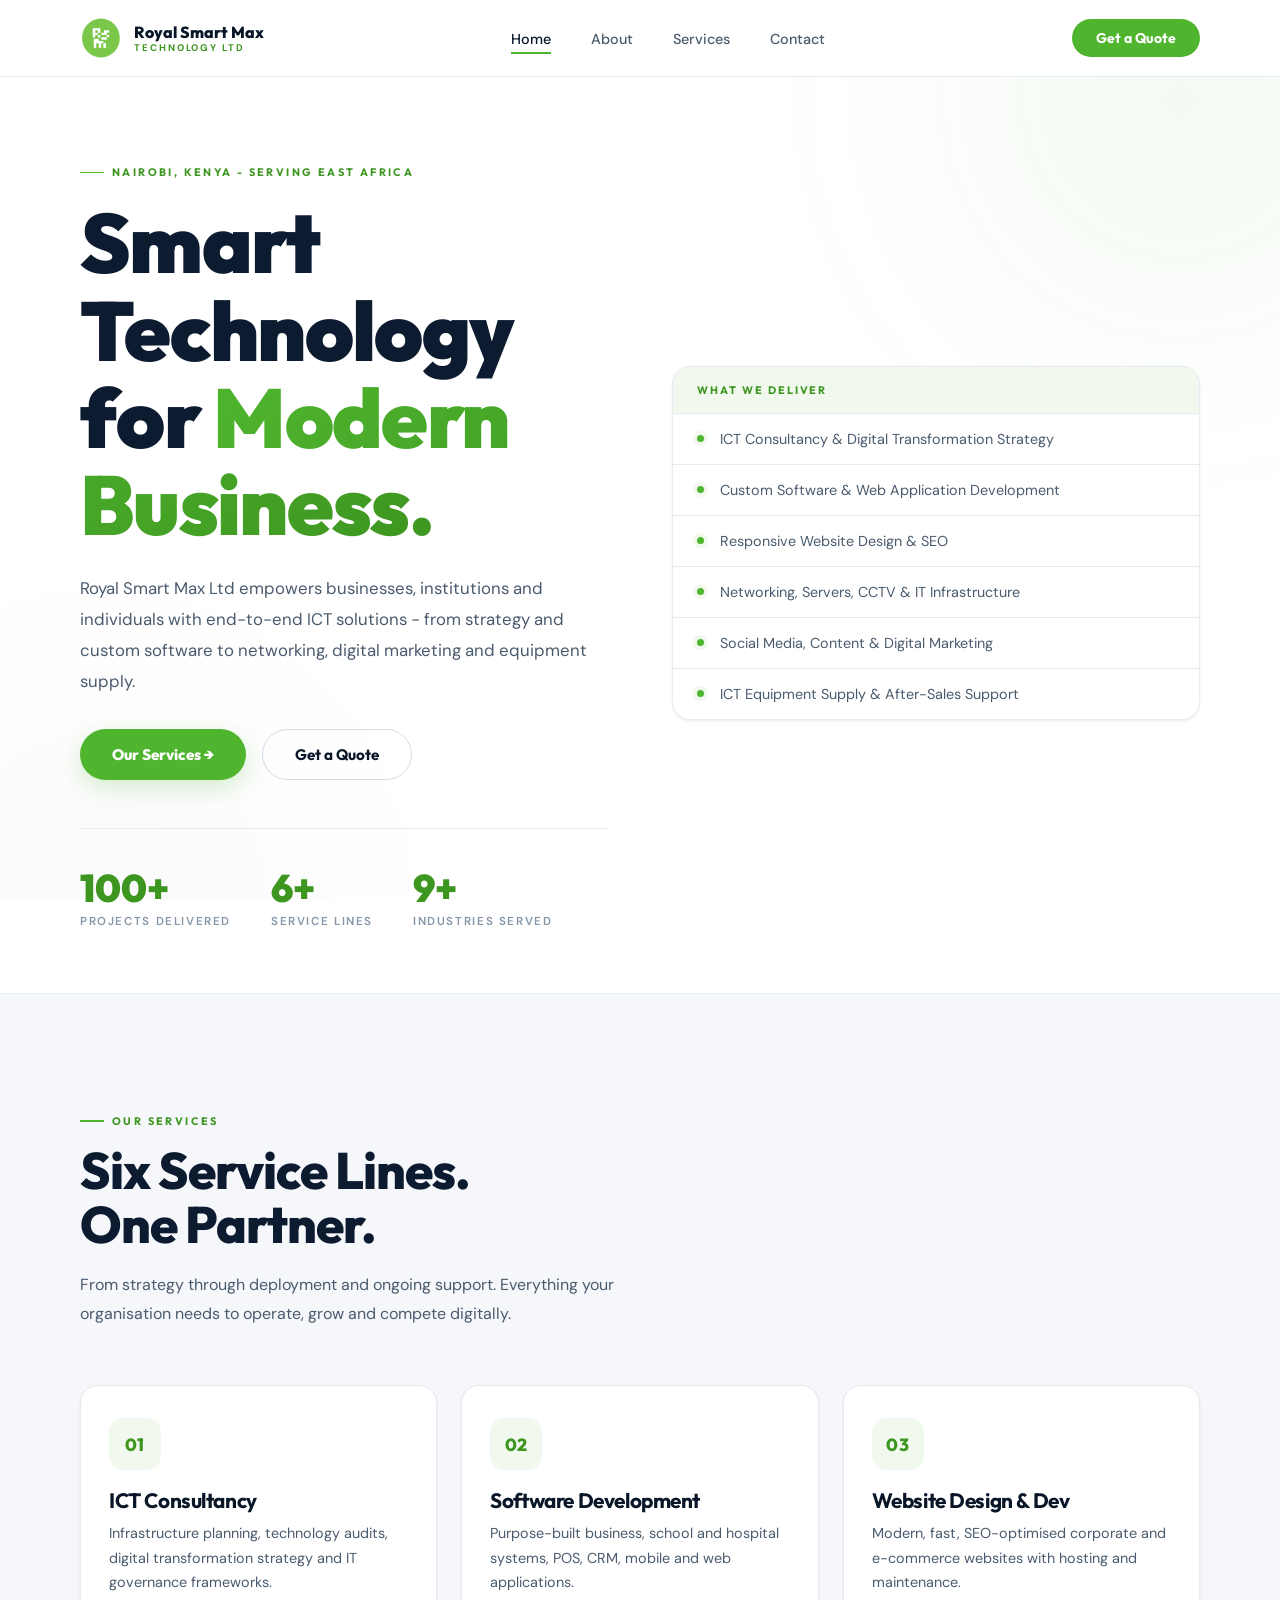
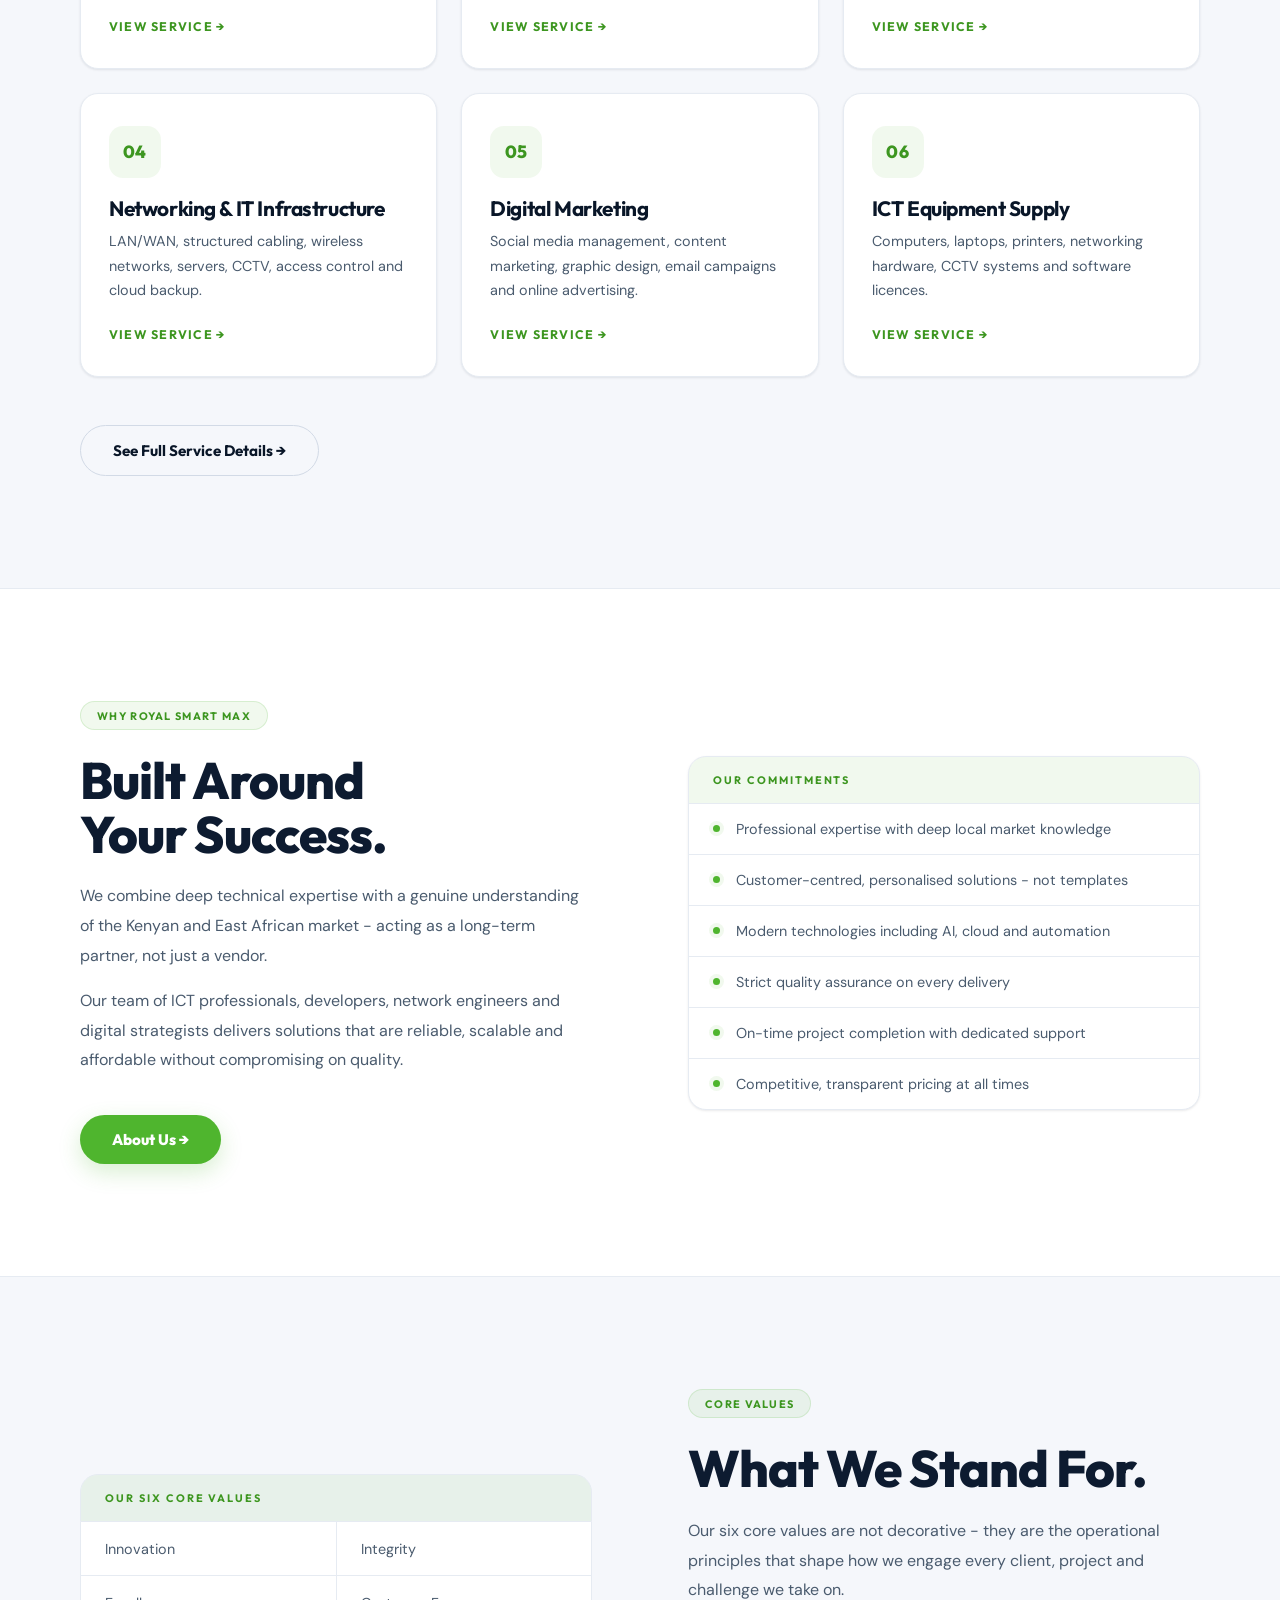
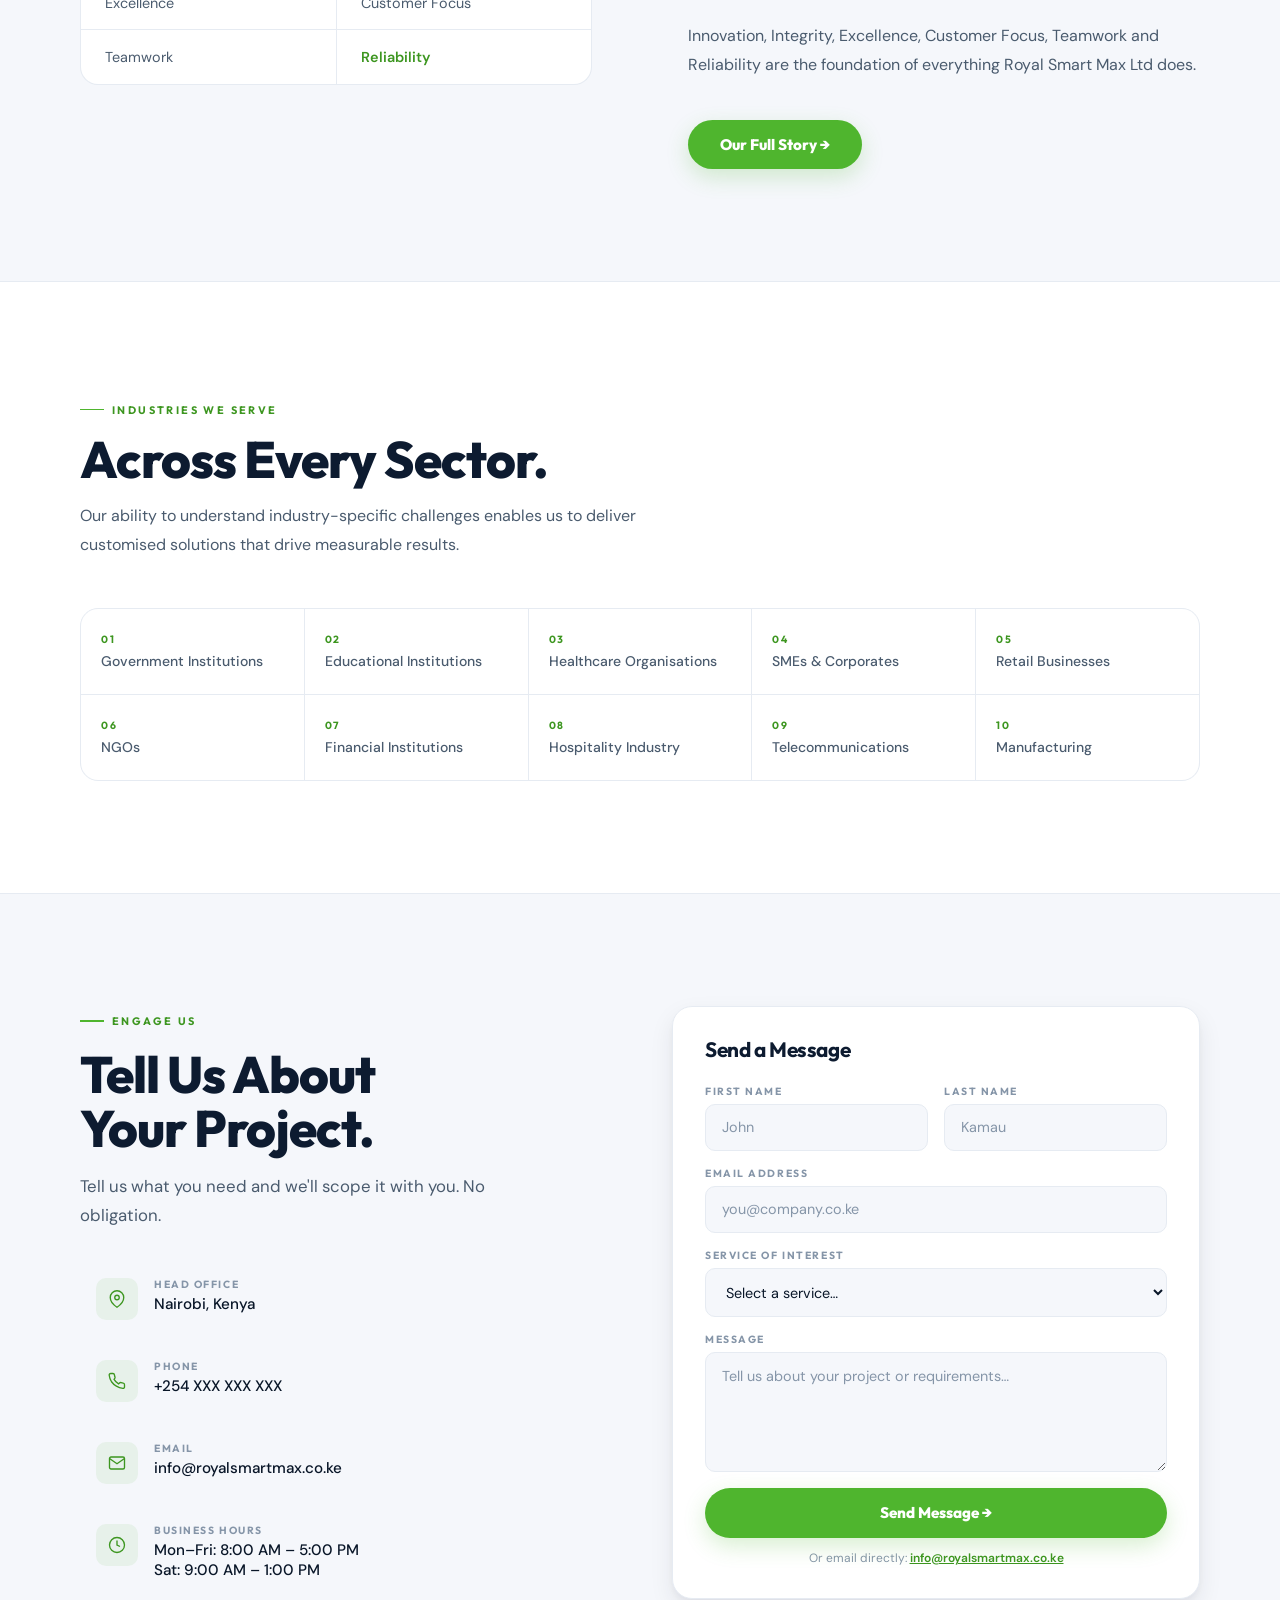
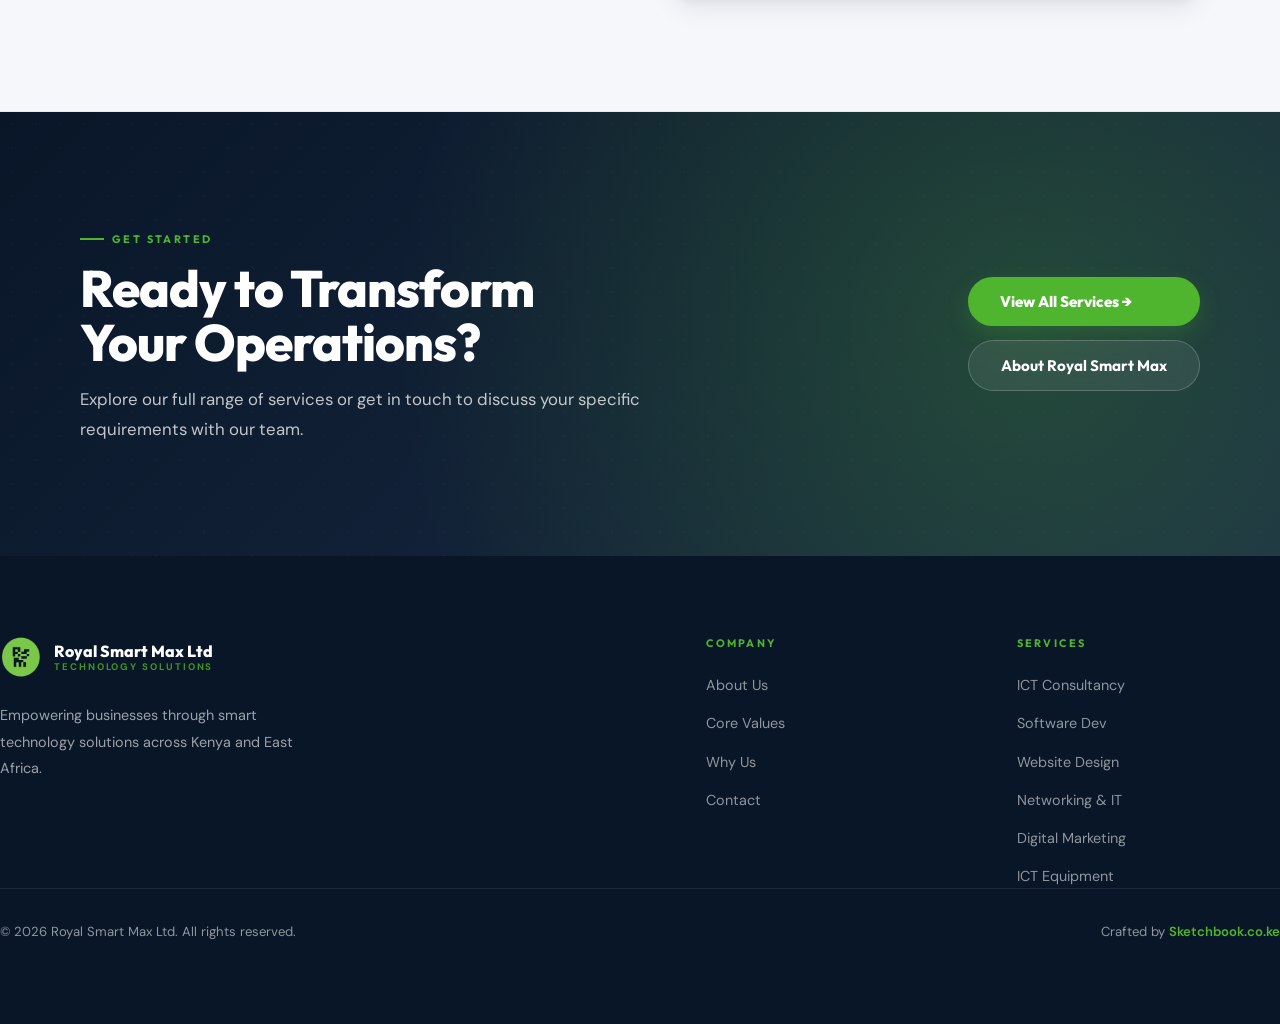
==== index.html @ 4278ac2d "Add files via upload" ====
<!DOCTYPE html>
<html lang="en">
<head>
  <meta charset="UTF-8" />
  <meta name="viewport" content="width=device-width, initial-scale=1.0" />
  <title>Royal Smart Max Ltd | Smart Technology Solutions in Kenya</title>
  <meta name="description" content="Royal Smart Max Ltd is a Nairobi-based ICT company delivering software development, networking, digital marketing, website design and ICT consultancy across Kenya and East Africa." />
  <meta name="robots" content="index, follow" />
  <link rel="canonical" href="https://www.royalsmartmax.co.ke/" />
  <link rel="icon" type="image/x-icon" href="assets/images/favicon_io/favicon.ico" />
  <link rel="preconnect" href="https://fonts.googleapis.com" />
  <link rel="preconnect" href="https://fonts.gstatic.com" crossorigin />
  <link href="https://fonts.googleapis.com/css2?family=Outfit:wght@300;400;500;600;700;800;900&family=DM+Sans:wght@300;400;500;600;700&display=swap" rel="stylesheet" />
  <style>
  *, *::before, *::after { box-sizing: border-box; margin: 0; padding: 0; }

  :root {
    --green:        #4fb52e;
    --green-dark:   #3d9620;
    --green-glow:   rgba(79,181,46,0.22);
    --green-dim:    rgba(79,181,46,0.08);
    --green-mid:    rgba(79,181,46,0.16);
    --navy:         #091628;
    --navy-mid:     #1a2b45;
    --navy-soft:    #3a4a63;
    --bg:           #ffffff;
    --bg-alt:       #f5f7fb;
    --bg-tint:      #eef2f8;
    --text:         #0d1b30;
    --text-mid:     #4a5b6e;
    --text-muted:   #8595a8;
    --border:       #e6ebf2;
    --border-strong:#d2dae6;
    --white:        #ffffff;
    --radius:       18px;
    --radius-sm:    10px;
    --radius-xs:    6px;
    --transition:   0.3s cubic-bezier(0.4,0,0.2,1);
    --shadow-sm:    0 1px 2px rgba(13,27,48,0.04), 0 1px 3px rgba(13,27,48,0.06);
    --shadow-md:    0 4px 6px rgba(13,27,48,0.04), 0 10px 24px rgba(13,27,48,0.08);
    --shadow-lg:    0 20px 50px rgba(13,27,48,0.10), 0 8px 16px rgba(13,27,48,0.06);
    --shadow-glow:  0 14px 34px rgba(79,181,46,0.30);
  }

  html { scroll-behavior: smooth; }
  body { font-family: 'DM Sans', sans-serif; background: var(--bg); color: var(--text); -webkit-font-smoothing: antialiased; overflow-x: hidden; }

  /* Animated gradient orbs (decorative bg) */
  .bg-orbs { position: fixed; inset: 0; z-index: -1; pointer-events: none; overflow: hidden; }
  .bg-orbs::before, .bg-orbs::after {
    content:''; position:absolute; width:600px; height:600px; border-radius:50%;
    filter: blur(120px); opacity: 0.35;
  }
  .bg-orbs::before { background: radial-gradient(circle, rgba(79,181,46,0.30), transparent 70%); top:-200px; right:-200px; animation: float1 18s ease-in-out infinite; }
  .bg-orbs::after  { background: radial-gradient(circle, rgba(9,22,40,0.10), transparent 70%);  bottom:-300px; left:-200px; animation: float2 22s ease-in-out infinite; }
  @keyframes float1 { 0%,100%{transform:translate(0,0)} 50%{transform:translate(-40px,60px)} }
  @keyframes float2 { 0%,100%{transform:translate(0,0)} 50%{transform:translate(60px,-40px)} }

  h1,h2,h3,h4 { font-family: 'Outfit', sans-serif; line-height: 1.05; letter-spacing: -0.02em; color: var(--text); }
  h1 { font-size: clamp(2.8rem,6.5vw,5.5rem); font-weight: 900; }
  h2 { font-size: clamp(2rem,4vw,3.4rem); font-weight: 800; }
  h3 { font-size: 1.3rem; font-weight: 700; }
  h4 { font-size: 1rem; font-weight: 700; }

  .eyebrow { font-size:0.68rem; letter-spacing:0.22em; text-transform:uppercase; font-weight:700; color:var(--green-dark); font-family:'Outfit',sans-serif; display:inline-flex; align-items:center; gap:8px; }
  .eyebrow::before { content:''; width:24px; height:1.5px; background:var(--green); }

  .container { max-width:1360px; margin:0 auto; padding:0 1.5rem; }
  @media(min-width:768px){ .container { padding:0 2.5rem; } }
  @media(min-width:1024px){ .container { padding:0 5rem; } }
  section { padding:6rem 0; position:relative; }
  @media(min-width:1024px){ section { padding:7rem 0; } }

  /* NAV */
  .nav { position:sticky; top:0; z-index:100; background:rgba(255,255,255,0.85); backdrop-filter:blur(28px); -webkit-backdrop-filter:blur(28px); border-bottom:1px solid var(--border); transition: box-shadow 0.3s; }
  .nav.scrolled { box-shadow: var(--shadow-sm); }
  .nav-inner { display:flex; align-items:center; justify-content:space-between; height:76px; }
  .nav-logo { display:flex; align-items:center; gap:12px; text-decoration:none; flex-shrink:0; }
  .nav-logo .logo-mark { width:42px; height:42px; flex-shrink:0; object-fit:contain; display:block; transition: transform 0.4s cubic-bezier(.34,1.56,.64,1); }
  .nav-logo:hover .logo-mark { transform: rotate(-8deg) scale(1.05); }
  .nav-logo-text { display:flex; flex-direction:column; line-height:1; }
  .nav-logo-name { font-family:'Outfit',sans-serif; font-size:1rem; font-weight:800; color:var(--navy); }
  .nav-logo-sub { font-size:0.6rem; letter-spacing:0.2em; text-transform:uppercase; color:var(--green-dark); margin-top:3px; font-weight:700; }
  .nav-links { display:none; }
  @media(min-width:1024px){
    .nav-links { display:flex; align-items:center; gap:2.5rem; list-style:none; }
    .nav-links a { position:relative; text-decoration:none; color:var(--text-mid); font-size:0.9rem; font-weight:500; transition:color var(--transition); padding:6px 0; }
    .nav-links a::after { content:''; position:absolute; bottom:0; left:0; height:2px; background:var(--green); width:0; transition:width 0.35s cubic-bezier(.4,0,.2,1); }
    .nav-links a:hover { color:var(--navy); } .nav-links a:hover::after { width:100%; }
    .nav-links a.active { color:var(--navy); } .nav-links a.active::after { width:100%; }
  }
  .btn-primary { display:inline-flex; align-items:center; gap:8px; background:var(--green); color:var(--white); padding:0.6rem 1.5rem; border-radius:50px; font-size:0.875rem; font-weight:700; text-decoration:none; transition:all var(--transition); font-family:'Outfit',sans-serif; position:relative; overflow:hidden; }
  .btn-primary:hover { background:var(--green-dark); transform:translateY(-2px); box-shadow:var(--shadow-glow); }
  .hamburger { display:block; background:none; border:none; cursor:pointer; padding:6px; color:var(--navy); }
  @media(min-width:1024px){ .hamburger { display:none; } }
  .mobile-menu { display:none; background:var(--bg); border-bottom:1px solid var(--border); }
  .mobile-menu.open { display:block; animation: slideDown 0.3s ease; }
  @keyframes slideDown { from { opacity:0; transform: translateY(-10px); } to { opacity:1; transform:translateY(0); } }
  .mobile-menu ul { list-style:none; padding:1rem 1.5rem 1.5rem; display:flex; flex-direction:column; gap:0.25rem; }
  .mobile-menu a { display:block; padding:0.75rem 0; color:var(--text-mid); text-decoration:none; font-weight:500; border-bottom:1px solid var(--border); }

  /* BUTTONS */
  .btn-primary-lg { display:inline-flex; align-items:center; gap:10px; background:var(--green); color:var(--white); padding:0.95rem 2rem; border-radius:50px; font-size:0.95rem; font-weight:800; text-decoration:none; transition:all var(--transition); box-shadow:0 8px 22px var(--green-glow); font-family:'Outfit',sans-serif; position:relative; overflow:hidden; }
  .btn-primary-lg::before { content:''; position:absolute; inset:0; background:linear-gradient(120deg, transparent, rgba(255,255,255,0.25), transparent); transform:translateX(-100%); transition:transform 0.6s; }
  .btn-primary-lg:hover { background:var(--green-dark); transform:translateY(-3px); box-shadow:0 14px 34px var(--green-glow); }
  .btn-primary-lg:hover::before { transform:translateX(100%); }
  .btn-ghost-lg { display:inline-flex; align-items:center; gap:10px; background:transparent; color:var(--navy); padding:0.95rem 2rem; border-radius:50px; border:1.5px solid var(--border-strong); font-size:0.95rem; font-weight:700; text-decoration:none; transition:all var(--transition); font-family:'Outfit',sans-serif; }
  .btn-ghost-lg:hover { border-color:var(--green); color:var(--green-dark); background:var(--green-dim); transform:translateY(-2px); }

  /* SERVICE TAG */
  .service-tag { display:inline-flex; align-items:center; gap:8px; background:var(--green-dim); border:1px solid var(--green-mid); color:var(--green-dark); padding:0.4rem 1rem; border-radius:50px; font-size:0.68rem; font-weight:700; letter-spacing:0.12em; text-transform:uppercase; margin-bottom:1.5rem; font-family:'Outfit',sans-serif; }

  /* FEATURE LIST */
  .feature-list { border:1px solid var(--border); border-radius:var(--radius); overflow:hidden; background:var(--white); box-shadow:var(--shadow-sm); }
  .feature-list-header { padding:1rem 1.5rem; background:var(--green-dim); border-bottom:1px solid var(--border); font-size:0.68rem; font-weight:700; letter-spacing:0.18em; text-transform:uppercase; color:var(--green-dark); font-family:'Outfit',sans-serif; }
  .feature-item { display:flex; align-items:center; gap:1rem; padding:1rem 1.5rem; border-bottom:1px solid var(--border); transition:all var(--transition); cursor:default; }
  .feature-item:last-child { border-bottom:none; }
  .feature-item:hover { background:var(--green-dim); padding-left:1.75rem; }
  .feature-item:hover .feature-dot { transform:scale(1.6); }
  .feature-dot { width:7px; height:7px; border-radius:50%; background:var(--green); flex-shrink:0; transition: transform var(--transition); box-shadow:0 0 0 4px var(--green-dim); }
  .feature-item span { color:var(--text-mid); font-size:0.9rem; }

  /* SOLUTIONS GRID */
  .solutions-header { padding:1rem 1.5rem; background:var(--green-dim); border:1px solid var(--border); border-radius:var(--radius) var(--radius) 0 0; font-size:0.68rem; font-weight:700; letter-spacing:0.18em; text-transform:uppercase; color:var(--green-dark); font-family:'Outfit',sans-serif; }
  .solutions-grid { display:grid; grid-template-columns:1fr 1fr; gap:1px; background:var(--border); border:1px solid var(--border); border-top:none; border-radius:0 0 var(--radius) var(--radius); overflow:hidden; }
  .solution-item { background:var(--white); padding:1.1rem 1.5rem; font-size:0.9rem; color:var(--text-mid); transition:all var(--transition); cursor:default; }
  .solution-item:hover { background:var(--green-dim); color:var(--green-dark); transform:scale(1.02); }
  .solution-item-highlight { color:var(--green-dark); font-weight:600; }

  /* SERVICE LAYOUT */
  .service-section { border-bottom:1px solid var(--border); }
  .service-section:nth-child(even) { background:var(--bg-alt); }
  .service-layout { display:grid; gap:4rem; align-items:center; }
  @media(min-width:1024px){ .service-layout { grid-template-columns:1fr 1fr; gap:6rem; } }
  @media(min-width:1024px){ .service-layout.reverse .service-content { order:2; } .service-layout.reverse .service-aside { order:1; } }
  .service-content h2 { margin-bottom:1.25rem; }
  .service-content p { color:var(--text-mid); font-size:1rem; line-height:1.85; margin-bottom:1rem; }
  .service-img-wrap { border-radius:20px; overflow:hidden; position:relative; box-shadow:var(--shadow-lg); }
  .service-img-wrap img { width:100%; height:420px; object-fit:cover; display:block; transition: transform 0.8s cubic-bezier(0.4,0,0.2,1); }
  .service-img-wrap:hover img { transform:scale(1.06); }
  .img-badge { position:absolute; bottom:1.5rem; left:1.5rem; background:rgba(255,255,255,0.96); backdrop-filter:blur(12px); border:1px solid var(--border); border-radius:12px; padding:0.75rem 1.25rem; display:flex; align-items:center; gap:10px; box-shadow:var(--shadow-md); }
  .img-badge-dot { width:10px; height:10px; border-radius:50%; background:var(--green); box-shadow:0 0 0 4px var(--green-dim); animation: pulse 2s ease-in-out infinite; }
  @keyframes pulse { 0%,100%{box-shadow:0 0 0 4px var(--green-dim);} 50%{box-shadow:0 0 0 8px transparent;} }
  .img-badge span { font-size:0.8rem; font-weight:700; color:var(--navy); font-family:'Outfit',sans-serif; }

  /* CTA */
  .cta-section { background: linear-gradient(135deg, var(--navy) 0%, var(--navy-mid) 100%); color:var(--white); position:relative; overflow:hidden; padding:7rem 0; }
  .cta-section::before { content:''; position:absolute; inset:0; background: radial-gradient(circle at 80% 50%, rgba(79,181,46,0.25), transparent 60%); }
  .cta-section::after { content:''; position:absolute; inset:0; background-image: radial-gradient(circle, rgba(255,255,255,0.04) 1px, transparent 1px); background-size: 24px 24px; opacity:0.5; }
  .cta-section h2, .cta-section p { color: var(--white); position:relative; z-index:1; }
  .cta-section p { color: rgba(255,255,255,0.75); }
  .cta-section .eyebrow { color: var(--green); }
  .cta-section .btn-ghost-lg { background:rgba(255,255,255,0.08); color:var(--white); border-color:rgba(255,255,255,0.2); backdrop-filter:blur(8px); }
  .cta-section .btn-ghost-lg:hover { background:rgba(255,255,255,0.15); border-color:var(--green); color:var(--white); }
  .cta-inner { display:grid; gap:4rem; align-items:center; position:relative; z-index:1; }
  @media(min-width:1024px){ .cta-inner { grid-template-columns:1fr auto; } }
  .cta-btns { display:flex; flex-direction:column; gap:0.875rem; }

  /* FOOTER */
  footer { background:var(--navy); color:var(--white); }
  .footer-main { padding:5rem 0 3rem; }
  .footer-grid { display:grid; gap:3rem; }
  @media(min-width:768px){ .footer-grid { grid-template-columns:2.5fr 1fr 1fr; } }
  .footer-brand p { color:rgba(255,255,255,0.6); font-size:0.9rem; line-height:1.85; margin-top:1.5rem; max-width:320px; }
  .footer-col h5 { font-size:0.68rem; text-transform:uppercase; letter-spacing:0.2em; color:var(--green); font-weight:700; margin-bottom:1.5rem; font-family:'Outfit',sans-serif; }
  .footer-col ul { list-style:none; display:flex; flex-direction:column; gap:0.95rem; }
  .footer-col a { color:rgba(255,255,255,0.55); text-decoration:none; font-size:0.9rem; line-height:1.6; transition:all var(--transition); position:relative; display:inline-block; }
  .footer-col a:hover { color:var(--white); transform:translateX(4px); }
  .footer-bottom { border-top:1px solid rgba(255,255,255,0.08); padding:2rem 0; display:flex; flex-direction:column; gap:1rem; }
  @media(min-width:640px){ .footer-bottom { flex-direction:row; justify-content:space-between; align-items:center; } }
  .footer-bottom p { font-size:0.82rem; line-height:1.7; color:rgba(255,255,255,0.55); }
  .footer-bottom a { color:var(--green); text-decoration:none; font-weight:600; }
  .footer-bottom a:hover { color:var(--white); }

  /* SCROLL TOP */
  #scrollTop { position:fixed; bottom:2rem; right:2rem; z-index:200; width:50px; height:50px; border-radius:50%; background:var(--green); color:var(--white); border:none; cursor:pointer; display:flex; align-items:center; justify-content:center; box-shadow:0 8px 28px var(--green-glow); opacity:0; transform:translateY(20px) scale(0.8); transition:all 0.35s cubic-bezier(.34,1.56,.64,1); pointer-events:none; }
  #scrollTop.visible { opacity:1; transform:translateY(0) scale(1); pointer-events:all; }
  #scrollTop:hover { background:var(--green-dark); transform:translateY(-4px) scale(1.05); }

  /* SCROLL PROGRESS */
  .scroll-progress { position:fixed; top:0; left:0; height:3px; background:linear-gradient(90deg, var(--green), var(--green-dark)); width:0; z-index:1000; transition: width 0.1s linear; box-shadow:0 0 12px var(--green-glow); }

  /* ANIMATIONS */
  .reveal { opacity:0; transform:translateY(40px); transition:opacity 0.8s cubic-bezier(.16,1,.3,1), transform 0.8s cubic-bezier(.16,1,.3,1); transition-delay: calc(var(--i, 0) * 80ms); }
  .reveal.in { opacity:1; transform:translateY(0); }
  .reveal-left { opacity:0; transform:translateX(-50px); transition:opacity 0.8s cubic-bezier(.16,1,.3,1), transform 0.8s cubic-bezier(.16,1,.3,1); transition-delay: calc(var(--i, 0) * 80ms); }
  .reveal-left.in { opacity:1; transform:translateX(0); }
  .reveal-right { opacity:0; transform:translateX(50px); transition:opacity 0.8s cubic-bezier(.16,1,.3,1), transform 0.8s cubic-bezier(.16,1,.3,1); transition-delay: calc(var(--i, 0) * 80ms); }
  .reveal-right.in { opacity:1; transform:translateX(0); }
  .reveal-scale { opacity:0; transform:scale(0.92); transition:opacity 0.7s cubic-bezier(.16,1,.3,1), transform 0.7s cubic-bezier(.16,1,.3,1); transition-delay: calc(var(--i, 0) * 80ms); }
  .reveal-scale.in { opacity:1; transform:scale(1); }

  .hover-lift { transition: transform var(--transition), box-shadow var(--transition); }
  .hover-lift:hover { transform: translateY(-6px); box-shadow: var(--shadow-lg); }

  /* RIPPLE */
  .ripple { position:absolute; border-radius:50%; transform:scale(0); animation:rippleEffect 0.6s ease-out; background:rgba(255,255,255,0.5); pointer-events:none; }
  @keyframes rippleEffect { to { transform:scale(4); opacity:0; } }

  @media (prefers-reduced-motion: reduce) {
    *, *::before, *::after { animation-duration: 0.01ms !important; transition-duration: 0.01ms !important; }
  }
</style>
</head>
<body>
  <div class="scroll-progress" id="scrollProgress"></div>
  <div class="bg-orbs" aria-hidden="true"></div>
  <a href="#main" style="position:absolute;left:-9999px;top:0;background:#091628;color:#fff;padding:.75rem 1rem;z-index:100;" onfocus="this.style.left='1rem'">Skip to main content</a>

  <header class="nav" id="siteNav">
    <div class="container">
      <div class="nav-inner">
        <a href="index.html" class="nav-logo" aria-label="Royal Smart Max Ltd">
          <img class="logo-mark" src="assets/images/logo.png" alt="Royal Smart Max Ltd" />
          <div class="nav-logo-text">
            <span class="nav-logo-name">Royal Smart Max</span>
            <span class="nav-logo-sub">Technology Ltd</span>
          </div>
        </a>
        <ul class="nav-links">
          <li><a href="index.html" class="active">Home</a></li>
          <li><a href="about.html">About</a></li>
          <li><a href="services.html">Services</a></li>
          <li><a href="index.html#contact">Contact</a></li>
        </ul>
        <div style="display:flex;align-items:center;gap:12px;">
          <a href="index.html#contact" class="btn-primary" id="desktopCta" style="display:none;">Get a Quote</a>
          <button class="hamburger" id="navToggle" aria-label="Toggle menu" aria-expanded="false">
            <svg width="22" height="22" viewBox="0 0 24 24" fill="none" stroke="currentColor" stroke-width="2.5"><line x1="3" y1="6" x2="21" y2="6"/><line x1="3" y1="12" x2="21" y2="12"/><line x1="3" y1="18" x2="21" y2="18"/></svg>
          </button>
        </div>
      </div>
    </div>
    <div class="mobile-menu" id="mobileMenu">
      <ul>
        <li><a href="index.html">Home</a></li>
        <li><a href="about.html">About</a></li>
        <li><a href="services.html">Services</a></li>
        <li><a href="index.html#contact">Contact</a></li>
        <li><a href="index.html#contact" class="btn-primary" style="margin-top:.5rem;justify-content:center;">Get a Quote</a></li>
      </ul>
    </div>
  </header>

  <main id="main">

    <!-- HERO -->
    <section class="page-hero" style="padding-top:5rem; padding-bottom:4rem;">
      <div class="container">
        <div style="display:grid; gap:4rem; align-items:center;" class="hero-grid-main">
          <div>
            <p class="eyebrow reveal" style="margin-bottom:1.25rem;">Nairobi, Kenya - Serving East Africa</p>
            <h1 class="reveal" style="--i:1;">Smart Technology<br/>for <span style="background:linear-gradient(135deg,var(--green),var(--green-dark));-webkit-background-clip:text;-webkit-text-fill-color:transparent;background-clip:text;">Modern Business.</span></h1>
            <p class="reveal" style="--i:2; color:var(--text-mid); font-size:1.05rem; line-height:1.85; max-width:520px; margin-top:1.5rem; margin-bottom:2rem;">Royal Smart Max Ltd empowers businesses, institutions and individuals with end-to-end ICT solutions - from strategy and custom software to networking, digital marketing and equipment supply.</p>
            <div class="reveal" style="--i:3; display:flex; flex-wrap:wrap; gap:1rem;">
              <a href="services.html" class="btn-primary-lg">Our Services →</a>
              <a href="#contact" class="btn-ghost-lg">Get a Quote</a>
            </div>
            <div class="reveal" style="--i:4; display:flex; flex-wrap:wrap; gap:2.5rem; margin-top:3rem; padding-top:2.5rem; border-top:1px solid var(--border);">
              <div>
                <div style="font-family:'Outfit',sans-serif; font-size:2.4rem; font-weight:900; line-height:1; color:var(--green-dark);"><span data-count="100" data-suffix="+">0</span></div>
                <div style="font-size:0.72rem; color:var(--text-muted); text-transform:uppercase; letter-spacing:0.14em; margin-top:6px; font-weight:600;">Projects Delivered</div>
              </div>
              <div>
                <div style="font-family:'Outfit',sans-serif; font-size:2.4rem; font-weight:900; line-height:1; color:var(--green-dark);"><span data-count="6" data-suffix="+">0</span></div>
                <div style="font-size:0.72rem; color:var(--text-muted); text-transform:uppercase; letter-spacing:0.14em; margin-top:6px; font-weight:600;">Service Lines</div>
              </div>
              <div>
                <div style="font-family:'Outfit',sans-serif; font-size:2.4rem; font-weight:900; line-height:1; color:var(--green-dark);"><span data-count="9" data-suffix="+">0</span></div>
                <div style="font-size:0.72rem; color:var(--text-muted); text-transform:uppercase; letter-spacing:0.14em; margin-top:6px; font-weight:600;">Industries Served</div>
              </div>
            </div>
          </div>
          <div class="reveal-right" style="--i:2;">
            <div class="feature-list hover-lift">
              <div class="feature-list-header">What We Deliver</div>
              <div class="feature-item"><div class="feature-dot"></div><span>ICT Consultancy &amp; Digital Transformation Strategy</span></div>
              <div class="feature-item"><div class="feature-dot"></div><span>Custom Software &amp; Web Application Development</span></div>
              <div class="feature-item"><div class="feature-dot"></div><span>Responsive Website Design &amp; SEO</span></div>
              <div class="feature-item"><div class="feature-dot"></div><span>Networking, Servers, CCTV &amp; IT Infrastructure</span></div>
              <div class="feature-item"><div class="feature-dot"></div><span>Social Media, Content &amp; Digital Marketing</span></div>
              <div class="feature-item"><div class="feature-dot"></div><span>ICT Equipment Supply &amp; After-Sales Support</span></div>
            </div>
          </div>
        </div>
      </div>
    </section>

    <style>
      @media(min-width:1024px){ .hero-grid-main { grid-template-columns: 1fr 1fr; } }
      .svc-card { background:var(--white); border:1px solid var(--border); border-radius:var(--radius); padding:2rem 1.75rem; text-decoration:none; display:block; transition:all 0.35s cubic-bezier(.4,0,.2,1); position:relative; overflow:hidden; box-shadow:var(--shadow-sm); }
      .svc-card::before { content:''; position:absolute; inset:0; background:linear-gradient(135deg, var(--green-dim), transparent); opacity:0; transition: opacity 0.35s; }
      .svc-card:hover { border-color:var(--green); transform:translateY(-8px); box-shadow:var(--shadow-lg); }
      .svc-card:hover::before { opacity:1; }
      .svc-card > * { position:relative; z-index:1; }
      .svc-icon { width:52px; height:52px; border-radius:14px; background:var(--green-dim); color:var(--green-dark); display:flex; align-items:center; justify-content:center; margin-bottom:1.25rem; font-family:'Outfit',sans-serif; font-weight:800; font-size:1.1rem; letter-spacing:0.04em; transition: transform 0.4s cubic-bezier(.34,1.56,.64,1); }
      .svc-card:hover .svc-icon { transform: rotate(-8deg) scale(1.1); background:var(--green); color:var(--white); }
      .svc-num { font-size:0.65rem; font-weight:700; letter-spacing:0.18em; color:var(--text-muted); text-transform:uppercase; margin-bottom:0.75rem; font-family:'Outfit',sans-serif; }
      .svc-card h3 { margin-bottom:0.6rem; color:var(--navy); }
      .svc-card p { font-size:0.9rem; color:var(--text-mid); line-height:1.7; }
      .svc-arrow { display:inline-flex; align-items:center; gap:6px; margin-top:1.5rem; font-size:0.78rem; font-weight:700; text-transform:uppercase; letter-spacing:0.1em; color:var(--green-dark); font-family:'Outfit',sans-serif; transition: gap 0.3s; }
      .svc-card:hover .svc-arrow { gap:14px; }
      .svc-grid { display:grid; gap:1.5rem; }
      @media(min-width:640px){ .svc-grid { grid-template-columns:1fr 1fr; } }
      @media(min-width:1024px){ .svc-grid { grid-template-columns:repeat(3,1fr); } }

      .ind-grid { display:grid; grid-template-columns:repeat(2,1fr); gap:1px; background:var(--border); border:1px solid var(--border); border-radius:var(--radius); overflow:hidden; }
      @media(min-width:640px){ .ind-grid { grid-template-columns:repeat(3,1fr); } }
      @media(min-width:1024px){ .ind-grid { grid-template-columns:repeat(5,1fr); } }
      .ind-item { background:var(--white); padding:1.5rem 1.25rem; font-size:0.875rem; color:var(--text-mid); transition:all var(--transition); cursor:default; font-weight:500; }
      .ind-item:hover { background:var(--green); color:var(--white); transform:scale(1.03); z-index:1; position:relative; box-shadow:var(--shadow-md); }
      .ind-item:hover .ind-num { color:rgba(255,255,255,0.7); }
      .ind-num { display:block; font-size:0.65rem; font-weight:700; letter-spacing:0.15em; color:var(--green-dark); text-transform:uppercase; margin-bottom:6px; font-family:'Outfit',sans-serif; transition:color var(--transition); }

      .contact-grid { display:grid; gap:4rem; }
      @media(min-width:1024px){ .contact-grid { grid-template-columns:1fr 1fr; } }
      .contact-row { display:flex; align-items:flex-start; gap:1rem; padding:1rem; border-radius:12px; transition: background var(--transition); }
      .contact-row:hover { background:var(--bg-alt); }
      .contact-icon { width:42px; height:42px; border-radius:10px; background:var(--green-dim); color:var(--green-dark); display:flex; align-items:center; justify-content:center; flex-shrink:0; transition: all var(--transition); }
      .contact-row:hover .contact-icon { background:var(--green); color:var(--white); transform: scale(1.08); }
      .contact-icon svg { width:18px; height:18px; stroke:currentColor; fill:none; stroke-width:1.8; }
      .contact-label { font-size:0.65rem; text-transform:uppercase; letter-spacing:0.15em; color:var(--text-muted); font-weight:700; font-family:'Outfit',sans-serif; }
      .contact-val { font-size:0.95rem; color:var(--navy); margin-top:3px; font-weight:500; }
      .contact-val a { color:var(--navy); text-decoration:none; }
      .contact-val a:hover { color:var(--green-dark); }
      .form-card { background:var(--white); border:1px solid var(--border); border-radius:20px; padding:2rem; box-shadow:var(--shadow-md); }
      .form-2col { display:grid; gap:1rem; margin-bottom:1rem; }
      @media(min-width:480px){ .form-2col { grid-template-columns:1fr 1fr; } }
      .form-group { display:flex; flex-direction:column; gap:6px; margin-bottom:1rem; }
      .form-label { font-size:0.65rem; text-transform:uppercase; letter-spacing:0.15em; color:var(--text-muted); font-weight:700; font-family:'Outfit',sans-serif; }
      .form-input, .form-select, .form-textarea { background:var(--bg-alt); border:1px solid var(--border); color:var(--navy); padding:0.85rem 1rem; border-radius:var(--radius-sm); font-family:inherit; font-size:0.9rem; outline:none; width:100%; transition:all var(--transition); }
      .form-input::placeholder, .form-textarea::placeholder { color:var(--text-muted); }
      .form-input:focus, .form-select:focus, .form-textarea:focus { border-color:var(--green); background:var(--white); box-shadow: 0 0 0 4px var(--green-dim); }
      .form-textarea { resize:vertical; min-height:120px; }
      .form-submit { width:100%; background:var(--green); color:var(--white); border:none; padding:0.95rem; border-radius:50px; font-size:0.95rem; font-weight:800; cursor:pointer; font-family:'Outfit',sans-serif; transition:all var(--transition); box-shadow:0 8px 22px var(--green-glow); position:relative; overflow:hidden; }
      .form-submit:hover { background:var(--green-dark); transform:translateY(-2px); box-shadow:0 14px 34px var(--green-glow); }
    </style>

    <!-- SERVICES OVERVIEW -->
    <section style="background:var(--bg-alt); border-top:1px solid var(--border); border-bottom:1px solid var(--border);">
      <div class="container">
        <div class="reveal" style="margin-bottom:3.5rem; max-width:680px;">
          <p class="eyebrow" style="margin-bottom:1rem;">Our Services</p>
          <h2>Six Service Lines.<br/>One Partner.</h2>
          <p style="color:var(--text-mid); font-size:1rem; line-height:1.8; max-width:600px; margin-top:1.25rem;">From strategy through deployment and ongoing support. Everything your organisation needs to operate, grow and compete digitally.</p>
        </div>
        <div class="svc-grid">
          <a href="services.html#ict-consultancy" class="svc-card reveal-scale" style="--i:0;">
            <div class="svc-icon">01</div>
            <h3>ICT Consultancy</h3>
            <p>Infrastructure planning, technology audits, digital transformation strategy and IT governance frameworks.</p>
            <div class="svc-arrow">View Service →</div>
          </a>
          <a href="services.html#software-development" class="svc-card reveal-scale" style="--i:1;">
            <div class="svc-icon">02</div>
            <h3>Software Development</h3>
            <p>Purpose-built business, school and hospital systems, POS, CRM, mobile and web applications.</p>
            <div class="svc-arrow">View Service →</div>
          </a>
          <a href="services.html#web-design" class="svc-card reveal-scale" style="--i:2;">
            <div class="svc-icon">03</div>
            <h3>Website Design &amp; Dev</h3>
            <p>Modern, fast, SEO-optimised corporate and e-commerce websites with hosting and maintenance.</p>
            <div class="svc-arrow">View Service →</div>
          </a>
          <a href="services.html#networking" class="svc-card reveal-scale" style="--i:3;">
            <div class="svc-icon">04</div>
            <h3>Networking &amp; IT Infrastructure</h3>
            <p>LAN/WAN, structured cabling, wireless networks, servers, CCTV, access control and cloud backup.</p>
            <div class="svc-arrow">View Service →</div>
          </a>
          <a href="services.html#digital-marketing" class="svc-card reveal-scale" style="--i:4;">
            <div class="svc-icon">05</div>
            <h3>Digital Marketing</h3>
            <p>Social media management, content marketing, graphic design, email campaigns and online advertising.</p>
            <div class="svc-arrow">View Service →</div>
          </a>
          <a href="services.html#ict-equipment" class="svc-card reveal-scale" style="--i:5;">
            <div class="svc-icon">06</div>
            <h3>ICT Equipment Supply</h3>
            <p>Computers, laptops, printers, networking hardware, CCTV systems and software licences.</p>
            <div class="svc-arrow">View Service →</div>
          </a>
        </div>
        <div style="margin-top:3rem;" class="reveal">
          <a href="services.html" class="btn-ghost-lg">See Full Service Details →</a>
        </div>
      </div>
    </section>

    <!-- WHY CHOOSE US -->
    <section>
      <div class="container">
        <div class="service-layout">
          <div class="service-content reveal-left">
            <div class="service-tag">Why Royal Smart Max</div>
            <h2>Built Around<br/>Your Success.</h2>
            <p>We combine deep technical expertise with a genuine understanding of the Kenyan and East African market - acting as a long-term partner, not just a vendor.</p>
            <p>Our team of ICT professionals, developers, network engineers and digital strategists delivers solutions that are reliable, scalable and affordable without compromising on quality.</p>
            <a href="about.html" class="btn-primary-lg" style="margin-top:1.5rem;">About Us →</a>
          </div>
          <div class="service-aside reveal-right">
            <div class="feature-list hover-lift">
              <div class="feature-list-header">Our Commitments</div>
              <div class="feature-item"><div class="feature-dot"></div><span>Professional expertise with deep local market knowledge</span></div>
              <div class="feature-item"><div class="feature-dot"></div><span>Customer-centred, personalised solutions - not templates</span></div>
              <div class="feature-item"><div class="feature-dot"></div><span>Modern technologies including AI, cloud and automation</span></div>
              <div class="feature-item"><div class="feature-dot"></div><span>Strict quality assurance on every delivery</span></div>
              <div class="feature-item"><div class="feature-dot"></div><span>On-time project completion with dedicated support</span></div>
              <div class="feature-item"><div class="feature-dot"></div><span>Competitive, transparent pricing at all times</span></div>
            </div>
          </div>
        </div>
      </div>
    </section>

    <!-- CORE VALUES (compact band) -->
    <section style="background:var(--bg-alt); border-top:1px solid var(--border); border-bottom:1px solid var(--border);">
      <div class="container">
        <div class="service-layout reverse">
          <div class="service-content reveal-right">
            <div class="service-tag">Core Values</div>
            <h2>What We Stand For.</h2>
            <p>Our six core values are not decorative - they are the operational principles that shape how we engage every client, project and challenge we take on.</p>
            <p>Innovation, Integrity, Excellence, Customer Focus, Teamwork and Reliability are the foundation of everything Royal Smart Max Ltd does.</p>
            <a href="about.html" class="btn-primary-lg" style="margin-top:1.5rem;">Our Full Story →</a>
          </div>
          <div class="service-aside reveal-left">
            <div class="solutions-header">Our Six Core Values</div>
            <div class="solutions-grid">
              <div class="solution-item">Innovation</div>
              <div class="solution-item">Integrity</div>
              <div class="solution-item">Excellence</div>
              <div class="solution-item">Customer Focus</div>
              <div class="solution-item">Teamwork</div>
              <div class="solution-item solution-item-highlight">Reliability</div>
            </div>
          </div>
        </div>
      </div>
    </section>

    <!-- INDUSTRIES -->
    <section id="industries">
      <div class="container">
        <div class="reveal" style="max-width:600px; margin-bottom:3rem;">
          <p class="eyebrow" style="margin-bottom:1rem;">Industries We Serve</p>
          <h2>Across Every Sector.</h2>
          <p style="color:var(--text-mid); font-size:1rem; line-height:1.8; margin-top:1rem;">Our ability to understand industry-specific challenges enables us to deliver customised solutions that drive measurable results.</p>
        </div>
        <div class="ind-grid reveal">
          <div class="ind-item"><span class="ind-num">01</span>Government Institutions</div>
          <div class="ind-item"><span class="ind-num">02</span>Educational Institutions</div>
          <div class="ind-item"><span class="ind-num">03</span>Healthcare Organisations</div>
          <div class="ind-item"><span class="ind-num">04</span>SMEs &amp; Corporates</div>
          <div class="ind-item"><span class="ind-num">05</span>Retail Businesses</div>
          <div class="ind-item"><span class="ind-num">06</span>NGOs</div>
          <div class="ind-item"><span class="ind-num">07</span>Financial Institutions</div>
          <div class="ind-item"><span class="ind-num">08</span>Hospitality Industry</div>
          <div class="ind-item"><span class="ind-num">09</span>Telecommunications</div>
          <div class="ind-item"><span class="ind-num">10</span>Manufacturing</div>
        </div>
      </div>
    </section>

    <!-- CONTACT -->
    <section id="contact" style="background:var(--bg-alt); border-top:1px solid var(--border); border-bottom:1px solid var(--border);">
      <div class="container">
        <div class="contact-grid">
          <div class="reveal-left">
            <p class="eyebrow" style="margin-bottom:1.25rem;">Engage Us</p>
            <h2>Tell Us About<br/>Your Project.</h2>
            <p style="color:var(--text-mid); font-size:1.05rem; line-height:1.75; max-width:480px; margin-top:1rem;">Tell us what you need and we'll scope it with you. No obligation.</p>
            <div style="display:flex; flex-direction:column; gap:0.5rem; margin-top:2rem;">
              <div class="contact-row">
                <div class="contact-icon"><svg viewBox="0 0 24 24"><path d="M21 10c0 7-9 13-9 13s-9-6-9-13a9 9 0 0 1 18 0z"/><circle cx="12" cy="10" r="3"/></svg></div>
                <div><div class="contact-label">Head Office</div><div class="contact-val">Nairobi, Kenya</div></div>
              </div>
              <div class="contact-row">
                <div class="contact-icon"><svg viewBox="0 0 24 24"><path d="M22 16.92v3a2 2 0 0 1-2.18 2 19.79 19.79 0 0 1-8.63-3.07A19.5 19.5 0 0 1 4.69 13a19.79 19.79 0 0 1-3.07-8.67A2 2 0 0 1 3.6 2h3a2 2 0 0 1 2 1.72c.127.96.361 1.903.7 2.81a2 2 0 0 1-.45 2.11L8.09 9.91a16 16 0 0 0 6 6l1.27-1.27a2 2 0 0 1 2.11-.45c.907.339 1.85.573 2.81.7A2 2 0 0 1 22 16.92z"/></svg></div>
                <div><div class="contact-label">Phone</div><div class="contact-val"><a href="tel:+254000000000">+254 XXX XXX XXX</a></div></div>
              </div>
              <div class="contact-row">
                <div class="contact-icon"><svg viewBox="0 0 24 24"><path d="M4 4h16c1.1 0 2 .9 2 2v12c0 1.1-.9 2-2 2H4c-1.1 0-2-.9-2-2V6c0-1.1.9-2 2-2z"/><polyline points="22,6 12,13 2,6"/></svg></div>
                <div><div class="contact-label">Email</div><div class="contact-val"><a href="mailto:info@royalsmartmax.co.ke">info@royalsmartmax.co.ke</a></div></div>
              </div>
              <div class="contact-row">
                <div class="contact-icon"><svg viewBox="0 0 24 24"><circle cx="12" cy="12" r="10"/><polyline points="12 6 12 12 16 14"/></svg></div>
                <div><div class="contact-label">Business Hours</div><div class="contact-val">Mon–Fri: 8:00 AM – 5:00 PM<br/>Sat: 9:00 AM – 1:00 PM</div></div>
              </div>
            </div>
          </div>
          <div class="reveal-right">
            <div class="form-card">
              <h3 style="margin-bottom:1.5rem;">Send a Message</h3>
              <div class="form-2col">
                <div class="form-group" style="margin-bottom:0;"><label class="form-label" for="fname">First Name</label><input class="form-input" type="text" id="fname" placeholder="John" /></div>
                <div class="form-group" style="margin-bottom:0;"><label class="form-label" for="lname">Last Name</label><input class="form-input" type="text" id="lname" placeholder="Kamau" /></div>
              </div>
              <div class="form-group"><label class="form-label" for="femail">Email Address</label><input class="form-input" type="email" id="femail" placeholder="you@company.co.ke" /></div>
              <div class="form-group"><label class="form-label" for="fservice">Service of Interest</label>
                <select class="form-input form-select" id="fservice">
                  <option value="">Select a service…</option>
                  <option>ICT Consultancy</option><option>Software Development</option><option>Website Design &amp; Development</option>
                  <option>Networking &amp; IT Infrastructure</option><option>Digital Marketing</option><option>ICT Equipment Supply</option>
                  <option>Multiple / Not Sure</option>
                </select>
              </div>
              <div class="form-group"><label class="form-label" for="fmsg">Message</label><textarea class="form-input form-textarea" id="fmsg" placeholder="Tell us about your project or requirements…"></textarea></div>
              <button class="form-submit" type="button" onclick="alert('Thanks! We will be in touch shortly.')">Send Message →</button>
              <p style="font-size:0.75rem; color:var(--text-muted); text-align:center; margin-top:0.75rem;">Or email directly: <a href="mailto:info@royalsmartmax.co.ke" style="color:var(--green-dark); font-weight:600;">info@royalsmartmax.co.ke</a></p>
            </div>
          </div>
        </div>
      </div>
    </section>

    <!-- CTA -->
    <section class="cta-section">
      <div class="container">
        <div class="cta-inner">
          <div class="reveal-left">
            <p class="eyebrow" style="margin-bottom:1rem;">Get Started</p>
            <h2>Ready to Transform<br/>Your Operations?</h2>
            <p style="font-size:1.05rem; line-height:1.75; max-width:580px; margin-top:1rem;">Explore our full range of services or get in touch to discuss your specific requirements with our team.</p>
          </div>
          <div class="cta-btns reveal-right">
            <a href="services.html" class="btn-primary-lg">View All Services →</a>
            <a href="about.html" class="btn-ghost-lg">About Royal Smart Max</a>
          </div>
        </div>
      </div>
    </section>

  </main>

  <footer>
    <div class="container footer-main">
      <div class="footer-grid">
        <div class="footer-brand">
          <a href="index.html" class="nav-logo" aria-label="Royal Smart Max Ltd" style="margin-bottom:0;"><img class="logo-mark" src="assets/images/logo.png" alt="Royal Smart Max Ltd" />
            <div class="nav-logo-text">
              <span class="nav-logo-name" style="color:#fff;">Royal Smart Max Ltd</span>
              <span class="nav-logo-sub">Technology Solutions</span>
            </div>
          </a>
          <p>Empowering businesses through smart technology solutions across Kenya and East Africa.</p>
        </div>
        <div class="footer-col">
          <h5>Company</h5>
          <ul>
            <li><a href="about.html">About Us</a></li>
            <li><a href="about.html#values">Core Values</a></li>
            <li><a href="about.html#why-us">Why Us</a></li>
            <li><a href="index.html#contact">Contact</a></li>
          </ul>
        </div>
        <div class="footer-col">
          <h5>Services</h5>
          <ul>
            <li><a href="services.html#ict-consultancy">ICT Consultancy</a></li>
            <li><a href="services.html#software-development">Software Dev</a></li>
            <li><a href="services.html#web-design">Website Design</a></li>
            <li><a href="services.html#networking">Networking &amp; IT</a></li>
            <li><a href="services.html#digital-marketing">Digital Marketing</a></li>
            <li><a href="services.html#ict-equipment">ICT Equipment</a></li>
          </ul>
        </div>
      </div>
      <div class="footer-bottom">
        <p>&copy; <span id="yr"></span> Royal Smart Max Ltd. All rights reserved.</p>
        <p>Crafted by <a href="https://www.sketchbook.co.ke" target="_blank" rel="noopener noreferrer">Sketchbook.co.ke</a></p>
      </div>
    </div>
  </footer>

  <button id="scrollTop" aria-label="Scroll to top">
    <svg width="20" height="20" viewBox="0 0 24 24" fill="none" stroke="currentColor" stroke-width="2.5"><polyline points="18 15 12 9 6 15"/></svg>
  </button>

  <script>
    document.getElementById('yr').textContent = new Date().getFullYear();
    if (window.innerWidth >= 640) document.getElementById('desktopCta').style.display = 'inline-flex';

    // Mobile menu
    const toggle = document.getElementById('navToggle'), menu = document.getElementById('mobileMenu');
    toggle.addEventListener('click', () => { const o = menu.classList.toggle('open'); toggle.setAttribute('aria-expanded', o); });

    // Sticky nav shadow + scroll progress
    const nav = document.getElementById('siteNav'), prog = document.getElementById('scrollProgress');
    const onScroll = () => {
      nav.classList.toggle('scrolled', window.scrollY > 20);
      const h = document.documentElement.scrollHeight - window.innerHeight;
      prog.style.width = (window.scrollY / h * 100) + '%';
      scrollBtn.classList.toggle('visible', window.scrollY > 500);
    };
    window.addEventListener('scroll', onScroll, { passive: true });

    // Scroll top
    const scrollBtn = document.getElementById('scrollTop');
    scrollBtn.addEventListener('click', () => window.scrollTo({ top: 0, behavior: 'smooth' }));

    // Reveal on scroll (with stagger via --i)
    const obs = new IntersectionObserver((entries) => {
      entries.forEach(e => { if (e.isIntersecting) { e.target.classList.add('in'); obs.unobserve(e.target); } });
    }, { threshold: 0.08, rootMargin: '0px 0px -40px 0px' });
    document.querySelectorAll('.reveal, .reveal-left, .reveal-right, .reveal-scale').forEach((el, i) => {
      // auto-stagger siblings inside grids
      if (!el.style.getPropertyValue('--i')) {
        const sibIndex = Array.from(el.parentNode.children).indexOf(el);
        el.style.setProperty('--i', Math.min(sibIndex, 8));
      }
      obs.observe(el);
    });

    // Count-up for stats
    const countObs = new IntersectionObserver((entries) => {
      entries.forEach(e => {
        if (e.isIntersecting) {
          const el = e.target;
          const target = parseInt(el.dataset.count, 10);
          const suffix = el.dataset.suffix || '';
          let cur = 0; const step = Math.max(1, Math.ceil(target / 40));
          const tick = () => { cur += step; if (cur >= target) { el.textContent = target + suffix; } else { el.textContent = cur + suffix; requestAnimationFrame(tick); } };
          tick();
          countObs.unobserve(el);
        }
      });
    }, { threshold: 0.4 });
    document.querySelectorAll('[data-count]').forEach(el => countObs.observe(el));

    // Click ripple for primary buttons
    document.querySelectorAll('.btn-primary, .btn-primary-lg, .btn-ghost-lg, .form-submit').forEach(btn => {
      btn.addEventListener('click', function(e) {
        const rect = this.getBoundingClientRect();
        const size = Math.max(rect.width, rect.height);
        const ripple = document.createElement('span');
        ripple.className = 'ripple';
        ripple.style.width = ripple.style.height = size + 'px';
        ripple.style.left = (e.clientX - rect.left - size/2) + 'px';
        ripple.style.top  = (e.clientY - rect.top  - size/2) + 'px';
        ripple.style.background = this.classList.contains('btn-ghost-lg') ? 'rgba(79,181,46,0.25)' : 'rgba(255,255,255,0.45)';
        this.appendChild(ripple);
        setTimeout(() => ripple.remove(), 700);
      });
    });

    // Smooth in-page anchor offset
    document.querySelectorAll('a[href^="#"]').forEach(a => {
      a.addEventListener('click', (e) => {
        const id = a.getAttribute('href');
        if (id.length > 1 && document.querySelector(id)) {
          e.preventDefault();
          document.querySelector(id).scrollIntoView({ behavior: 'smooth', block: 'start' });
        }
      });
    });
  </script>
</body>
</html>
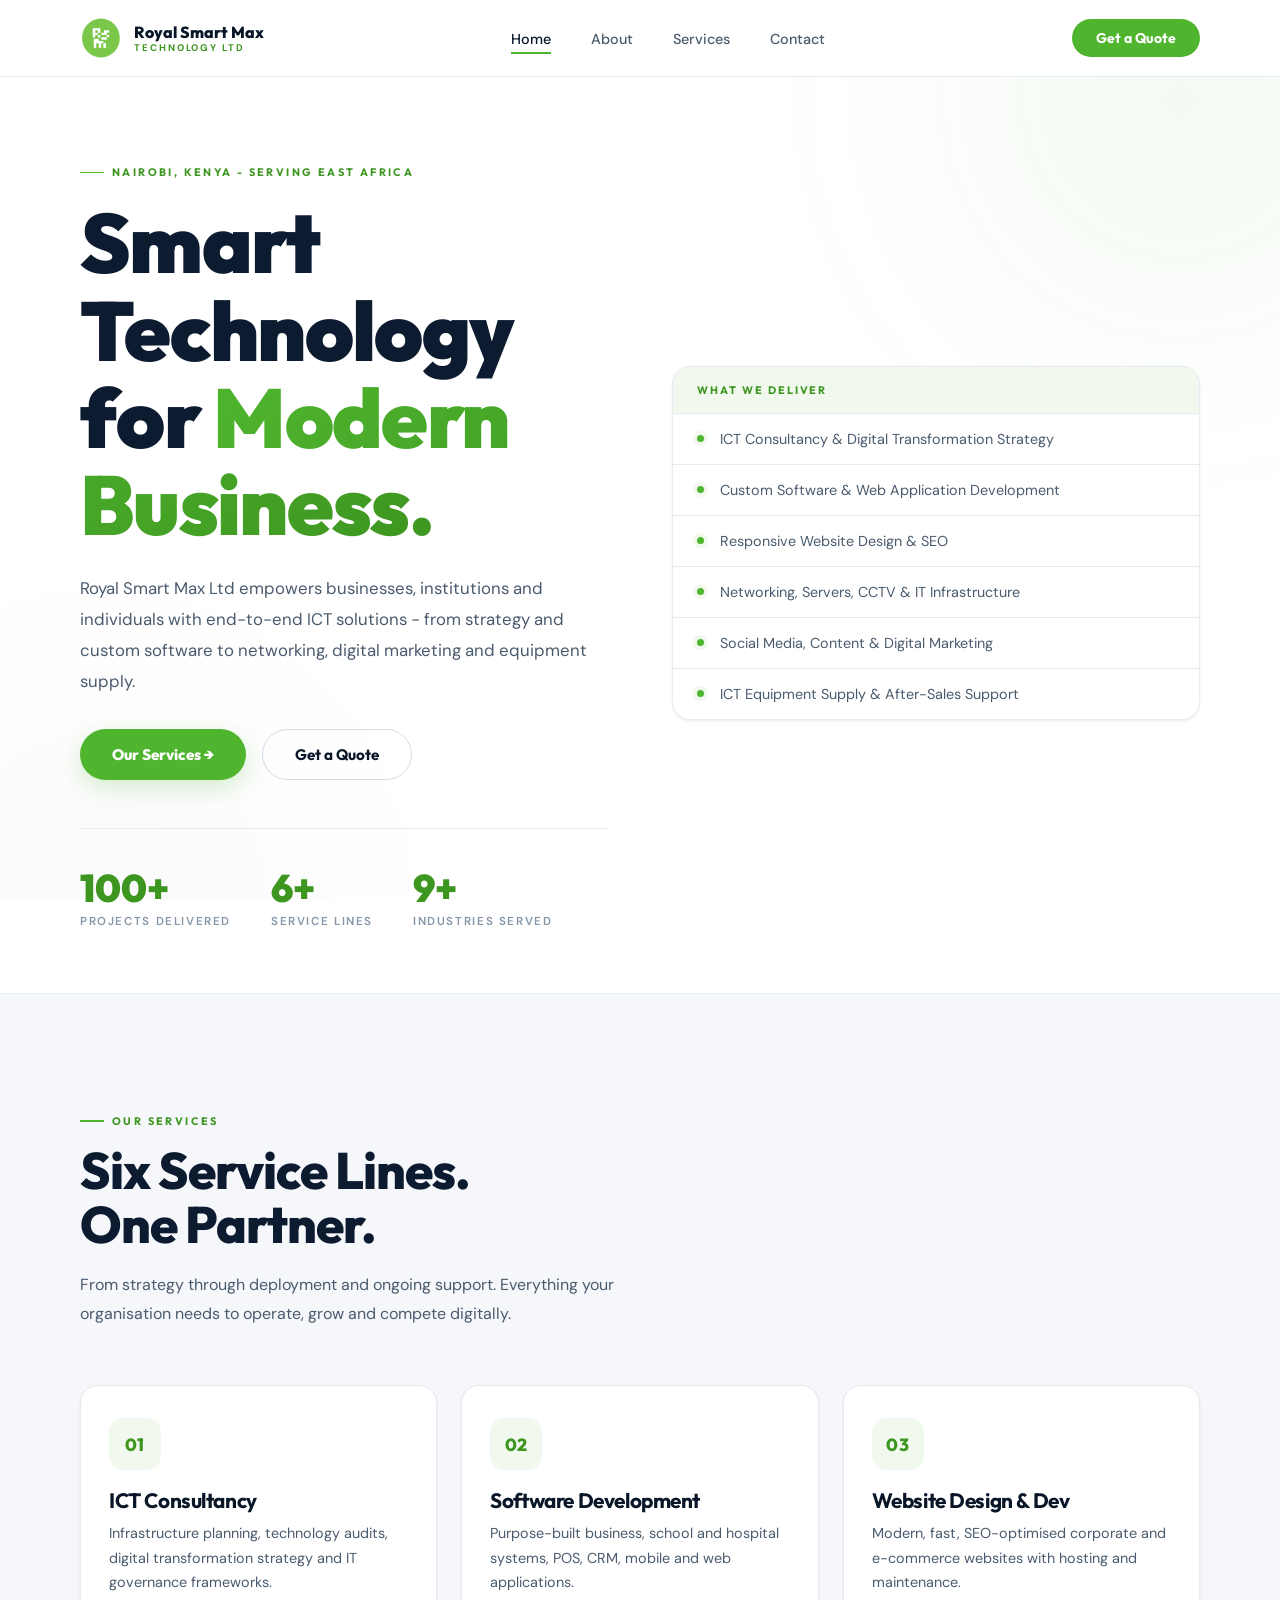
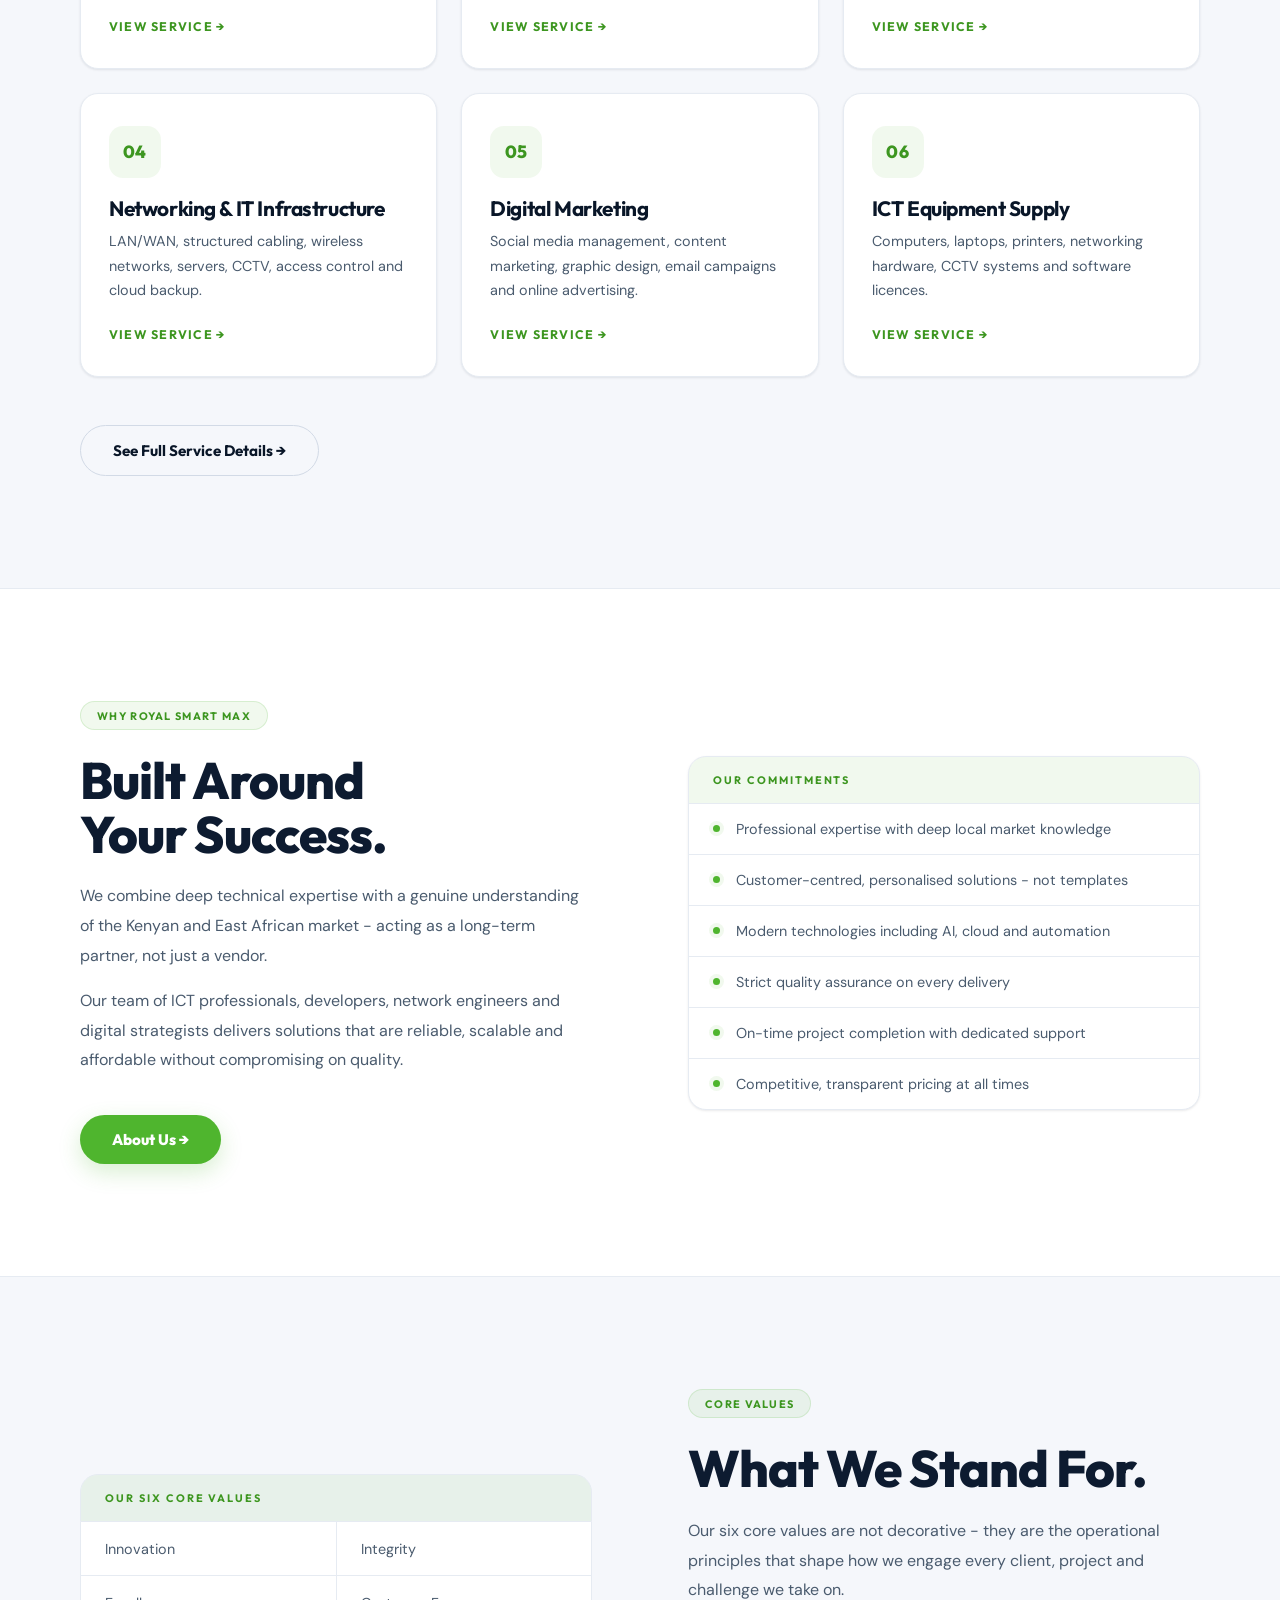
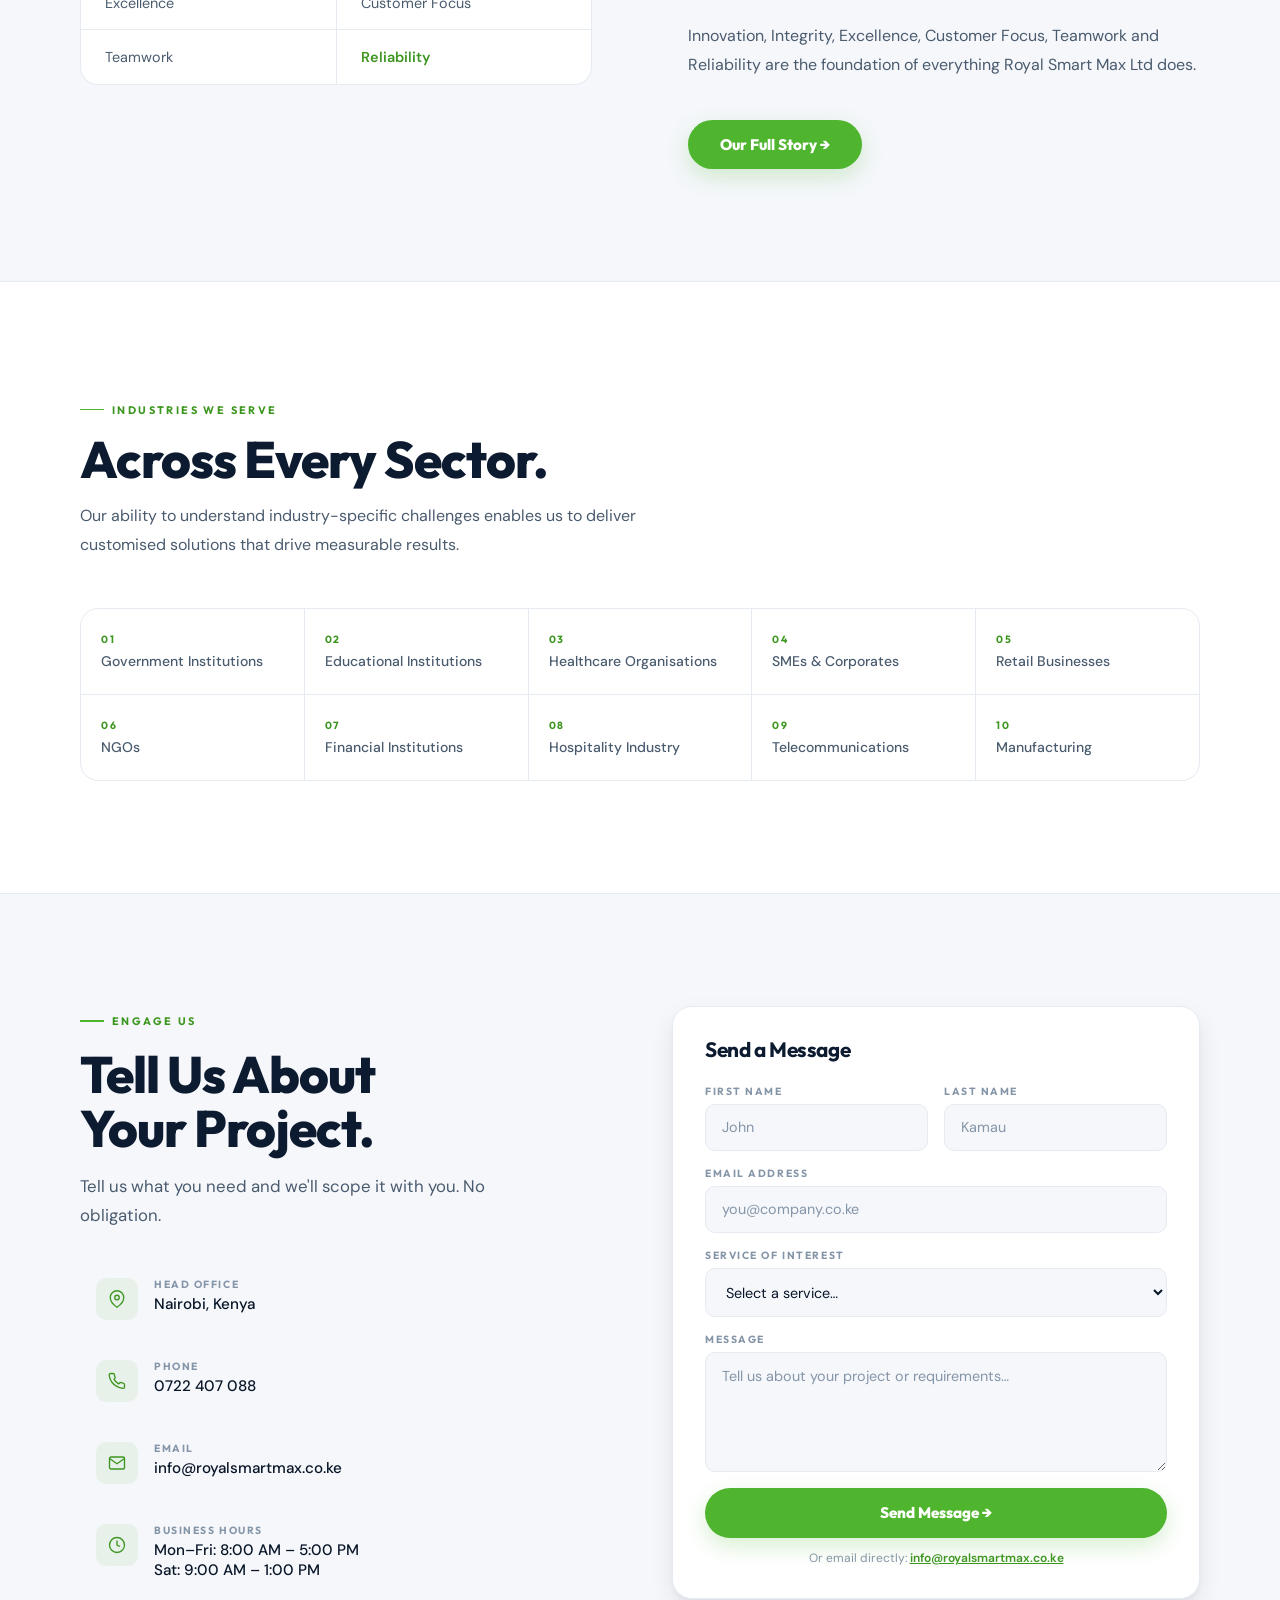
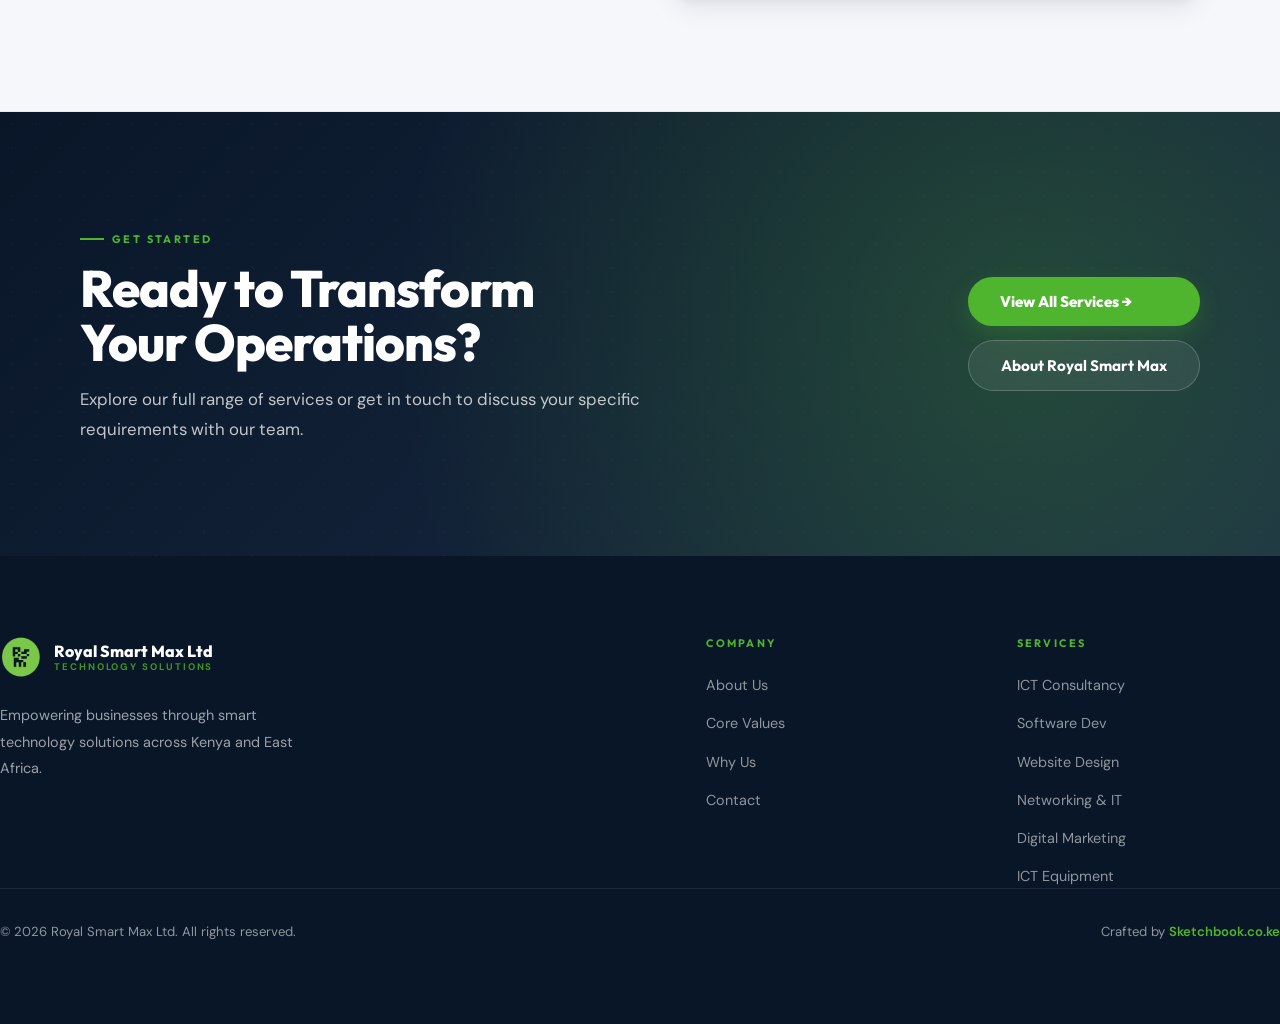
==== commit 8b60e426: "Update index.html" ====
--- a/index.html
+++ b/index.html
@@ -200,6 +200,36 @@
   @media (prefers-reduced-motion: reduce) {
     *, *::before, *::after { animation-duration: 0.01ms !important; transition-duration: 0.01ms !important; }
   }
+
+  /* --- Mobile menu Get a Quote button fix --- */
+  .mobile-menu a.btn-primary {
+    display: inline-flex;
+    align-items: center;
+    justify-content: center;
+    gap: 8px;
+    background: var(--green);
+    color: var(--white);
+    padding: 0.85rem 1.5rem;
+    border: none;
+    border-bottom: none;
+    border-radius: 50px;
+    font-family: 'Outfit', sans-serif;
+    font-size: 0.9rem;
+    font-weight: 700;
+    margin-top: 0.75rem;
+    box-shadow: 0 8px 22px var(--green-glow);
+    transition: all var(--transition);
+  }
+  .mobile-menu a.btn-primary:hover {
+    background: var(--green-dark);
+    color: var(--white);
+    transform: translateY(-2px);
+  }
+
+  /* --- Footer horizontal padding on small screens --- */
+  @media (max-width: 767px) {
+    footer .container { padding-left: 2rem; padding-right: 2rem; }
+  }
 </style>
 </head>
 <body>
@@ -237,7 +267,6 @@
         <li><a href="about.html">About</a></li>
         <li><a href="services.html">Services</a></li>
         <li><a href="index.html#contact">Contact</a></li>
-        <li><a href="index.html#contact" class="btn-primary" style="margin-top:.5rem;justify-content:center;">Get a Quote</a></li>
       </ul>
     </div>
   </header>
@@ -478,7 +507,7 @@
               </div>
               <div class="contact-row">
                 <div class="contact-icon"><svg viewBox="0 0 24 24"><path d="M22 16.92v3a2 2 0 0 1-2.18 2 19.79 19.79 0 0 1-8.63-3.07A19.5 19.5 0 0 1 4.69 13a19.79 19.79 0 0 1-3.07-8.67A2 2 0 0 1 3.6 2h3a2 2 0 0 1 2 1.72c.127.96.361 1.903.7 2.81a2 2 0 0 1-.45 2.11L8.09 9.91a16 16 0 0 0 6 6l1.27-1.27a2 2 0 0 1 2.11-.45c.907.339 1.85.573 2.81.7A2 2 0 0 1 22 16.92z"/></svg></div>
-                <div><div class="contact-label">Phone</div><div class="contact-val"><a href="tel:+254000000000">+254 XXX XXX XXX</a></div></div>
+                <div><div class="contact-label">Phone</div><div class="contact-val"><a href="tel:+254000000000">0722 407 088</a></div></div>
               </div>
               <div class="contact-row">
                 <div class="contact-icon"><svg viewBox="0 0 24 24"><path d="M4 4h16c1.1 0 2 .9 2 2v12c0 1.1-.9 2-2 2H4c-1.1 0-2-.9-2-2V6c0-1.1.9-2 2-2z"/><polyline points="22,6 12,13 2,6"/></svg></div>
